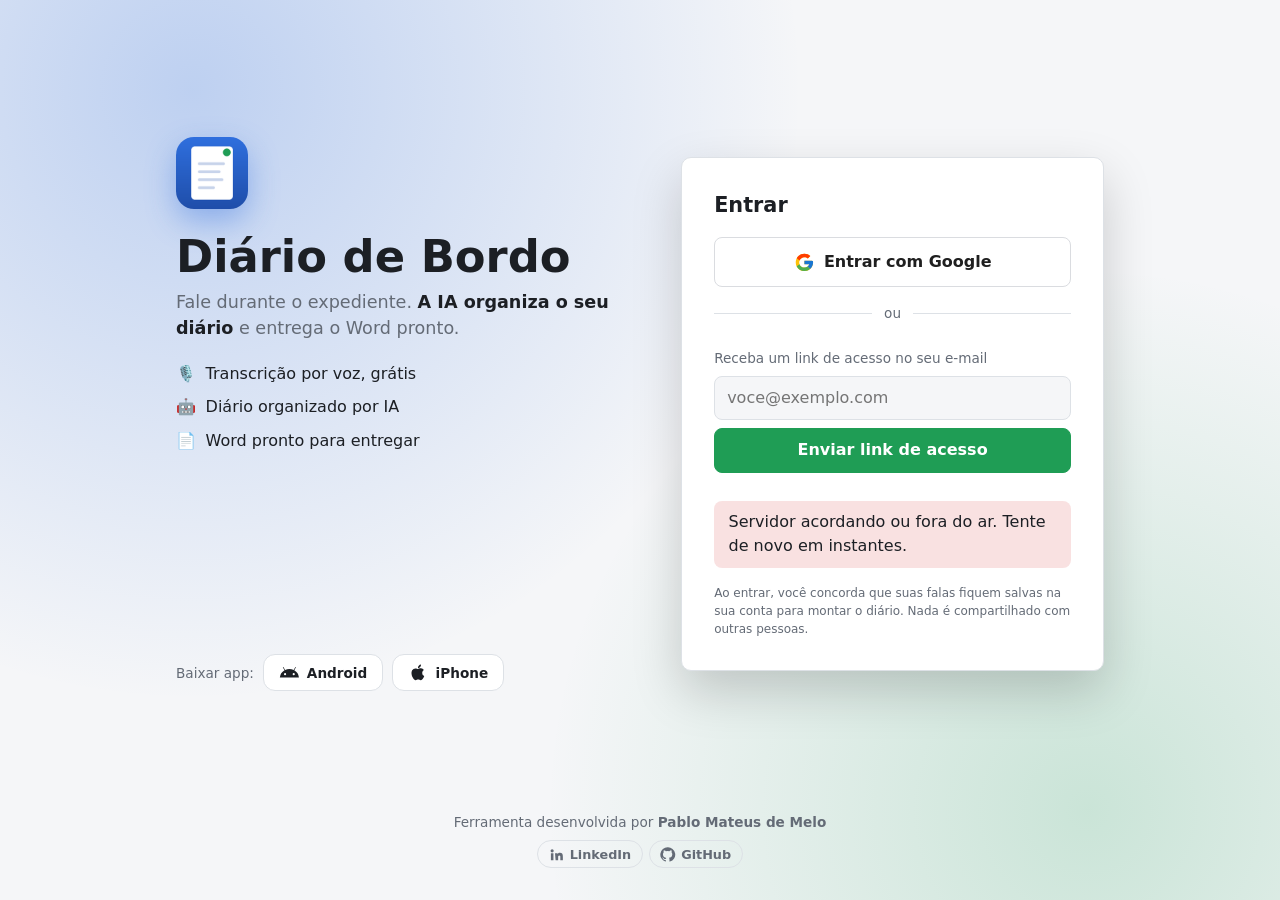
==== frontend/login.html @ e97b5472 "feat: tela de login, PWA instalável e downloads com token - login.html: Google e link por e-mail (Su" ====
<!doctype html>
<html lang="pt-BR">
  <head>
    <meta charset="utf-8" />
    <meta name="viewport" content="width=device-width, initial-scale=1" />
    <meta name="theme-color" content="#2f6fde" />
    <title>Entrar · Diário de Bordo</title>
    <link rel="manifest" href="manifest.webmanifest" />
    <link rel="icon" href="icons/favicon.png" />
    <link rel="apple-touch-icon" href="icons/apple-touch-icon.png" />
    <link rel="stylesheet" href="css/styles.css" />
  </head>
  <body class="login-page">
    <main class="login">
      <section class="login__hero" aria-labelledby="login-title">
        <img class="login__logo" src="icons/icon-192.png" alt="" width="72" height="72" />
        <h1 id="login-title" class="login__title">Diário de Bordo</h1>
        <p class="login__tagline">
          Fale durante o expediente. <strong>A IA organiza o seu diário</strong> e entrega o Word pronto.
        </p>
        <ul class="login__features">
          <li><span aria-hidden="true">🎙️</span> Transcrição por voz, grátis</li>
          <li><span aria-hidden="true">🤖</span> Diário organizado por IA</li>
          <li><span aria-hidden="true">📄</span> Word pronto para entregar</li>
        </ul>
      </section>

      <section class="login__card panel" aria-label="Entrar">
        <h2 class="login__card-title">Entrar</h2>

        <button id="login-google" class="btn btn--google" type="button">
          <svg viewBox="0 0 48 48" aria-hidden="true"><path fill="#FFC107" d="M43.6 20.5H42V20H24v8h11.3C33.7 32.7 29.2 36 24 36c-6.6 0-12-5.4-12-12s5.4-12 12-12c3 0 5.8 1.1 7.9 3l5.7-5.7C34 6.1 29.3 4 24 4 12.9 4 4 12.9 4 24s8.9 20 20 20 20-8.9 20-20c0-1.3-.1-2.4-.4-3.5z"/><path fill="#FF3D00" d="m6.3 14.7 6.6 4.8C14.7 15.1 19 12 24 12c3 0 5.8 1.1 7.9 3l5.7-5.7C34 6.1 29.3 4 24 4 16.3 4 9.7 8.3 6.3 14.7z"/><path fill="#4CAF50" d="M24 44c5.2 0 9.9-2 13.4-5.2l-6.2-5.2C29.2 35.1 26.7 36 24 36c-5.2 0-9.6-3.3-11.3-8l-6.5 5C9.5 39.6 16.2 44 24 44z"/><path fill="#1976D2" d="M43.6 20.5H42V20H24v8h11.3c-.8 2.2-2.2 4.2-4.1 5.6l6.2 5.2C37 39.2 44 34 44 24c0-1.3-.1-2.4-.4-3.5z"/></svg>
          Entrar com Google
        </button>

        <div class="login__divider"><span>ou</span></div>

        <form id="login-email-form" class="login__email">
          <label class="hint" for="login-email">Receba um link de acesso no seu e-mail</label>
          <input id="login-email" class="note-form__input" type="email" placeholder="voce@exemplo.com" autocomplete="email" required />
          <button class="btn btn--primary" type="submit">Enviar link de acesso</button>
        </form>

        <p id="login-message" class="message" hidden></p>
        <p class="hint login__privacy">
          Ao entrar, você concorda que suas falas fiquem salvas na sua conta para montar o diário.
          Nada é compartilhado com outras pessoas.
        </p>
      </section>

      <section class="login__install install-group" aria-label="Baixar app">
        <span class="hint">Baixar app:</span>
        <button class="install-chip" type="button" data-install="android" aria-label="Instalar no Android">
          <svg viewBox="0 0 24 24" aria-hidden="true"><path d="M17.6 9.48l1.84-3.18a.38.38 0 0 0-.66-.38l-1.86 3.22a11.4 11.4 0 0 0-9.84 0L5.22 5.92a.38.38 0 0 0-.66.38L6.4 9.48A10.8 10.8 0 0 0 1 18h22a10.8 10.8 0 0 0-5.4-8.52zM7 15.25a1.25 1.25 0 1 1 0-2.5 1.25 1.25 0 0 1 0 2.5zm10 0a1.25 1.25 0 1 1 0-2.5 1.25 1.25 0 0 1 0 2.5z"/></svg>
          <span>Android</span>
        </button>
        <button class="install-chip" type="button" data-install="ios" aria-label="Instalar no iPhone">
          <svg viewBox="0 0 24 24" aria-hidden="true"><path d="M16.37 12.6c-.02-2.3 1.88-3.4 1.96-3.46a4.2 4.2 0 0 0-3.32-1.8c-1.4-.14-2.75.83-3.46.83-.72 0-1.82-.81-3-.79a4.43 4.43 0 0 0-3.73 2.27c-1.6 2.77-.41 6.86 1.14 9.1.76 1.1 1.66 2.33 2.84 2.29 1.14-.05 1.57-.74 2.95-.74s1.77.74 2.97.71c1.23-.02 2-1.11 2.75-2.22a9.7 9.7 0 0 0 1.25-2.57 3.97 3.97 0 0 1-2.35-3.62zM14.1 5.86A3.96 3.96 0 0 0 15.03 3a4.03 4.03 0 0 0-2.6 1.35 3.77 3.77 0 0 0-.95 2.77 3.34 3.34 0 0 0 2.62-1.26z"/></svg>
          <span>iPhone</span>
        </button>
      </section>
    </main>

    <footer class="footer">
      <p>Ferramenta desenvolvida por <strong>Pablo Mateus de Melo</strong></p>
      <nav class="links links--center" aria-label="Links do rodapé">
        <a class="link-chip" href="https://www.linkedin.com/in/pablo-mateus-melo/" target="_blank" rel="noopener">
          <svg viewBox="0 0 24 24" aria-hidden="true"><path d="M4.98 3.5a2.5 2.5 0 1 1 0 5 2.5 2.5 0 0 1 0-5zM3 9.75h4v11H3zM9.5 9.75h3.8v1.5h.05c.53-1 1.83-2.05 3.77-2.05 4.03 0 4.78 2.65 4.78 6.1v5.45h-4v-4.83c0-1.15-.02-2.63-1.6-2.63-1.6 0-1.85 1.25-1.85 2.55v4.91h-4z"/></svg>
          LinkedIn
        </a>
        <a class="link-chip" href="https://github.com/ImP4blo" target="_blank" rel="noopener">
          <svg viewBox="0 0 24 24" aria-hidden="true"><path d="M12 .5a11.5 11.5 0 0 0-3.64 22.41c.58.1.79-.25.79-.56v-2c-3.2.7-3.88-1.37-3.88-1.37-.52-1.33-1.28-1.69-1.28-1.69-1.05-.71.08-.7.08-.7 1.16.08 1.77 1.19 1.77 1.19 1.03 1.77 2.7 1.26 3.36.96.1-.75.4-1.26.73-1.55-2.55-.29-5.24-1.28-5.24-5.69 0-1.26.45-2.29 1.19-3.1-.12-.29-.52-1.46.11-3.05 0 0 .97-.31 3.17 1.18a11 11 0 0 1 5.78 0c2.2-1.49 3.17-1.18 3.17-1.18.63 1.59.23 2.76.11 3.05.74.81 1.19 1.84 1.19 3.1 0 4.42-2.69 5.39-5.26 5.68.41.36.78 1.06.78 2.14v3.17c0 .31.21.67.8.56A11.5 11.5 0 0 0 12 .5z"/></svg>
          GitHub
        </a>
      </nav>
    </footer>

    <script type="module" src="js/login.js"></script>
  </body>
</html>
---- frontend/css/styles.css ----
/* Cores como variáveis: o tema escuro só troca os valores, não as regras. */
:root {
  --bg: #f5f6f8;
  --surface: #ffffff;
  --text: #1c1f24;
  --muted: #646b76;
  --border: #dde1e6;
  --accent: #2f6fde;

  --green: #1f9d55;
  --yellow: #c98a00;
  --red: #d64545;
  --note-bg: #fff6d6;

  --radius: 10px;
  font-family: system-ui, "Segoe UI", Roboto, sans-serif;
  color-scheme: light dark;
}

@media (prefers-color-scheme: dark) {
  :root {
    --bg: #15171b;
    --surface: #1e2127;
    --text: #e8eaed;
    --muted: #9aa1ab;
    --border: #2e333b;
    --accent: #6b9cf0;
    --note-bg: #3a3214;
  }
}

* {
  box-sizing: border-box;
}

body {
  margin: 0;
  background: var(--bg);
  color: var(--text);
  line-height: 1.5;
}

.visually-hidden {
  position: absolute;
  width: 1px;
  height: 1px;
  overflow: hidden;
  clip-path: inset(50%);
}

/* --- Topo e indicador de estado --- */

.topbar {
  display: flex;
  align-items: center;
  justify-content: space-between;
  gap: 1rem;
  padding: 1rem 1.25rem;
  background: var(--surface);
  border-bottom: 1px solid var(--border);
  position: sticky;
  top: 0;
  z-index: 1;
}

.topbar__title {
  margin: 0;
  font-size: 1.25rem;
}

.topbar__credit {
  margin: 0.1rem 0 0;
  font-size: 0.8rem;
  color: var(--muted);
}

/* --- Links com microinteração (hover) --- */

.links {
  display: flex;
  flex-wrap: wrap;
  gap: 0.4rem;
  margin-top: 0.4rem;
}

.link-chip {
  display: inline-flex;
  align-items: center;
  gap: 0.35rem;
  padding: 0.2rem 0.65rem;
  border: 1px solid var(--border);
  border-radius: 999px;
  font-size: 0.8rem;
  font-weight: 600;
  color: var(--muted);
  text-decoration: none;
  transition:
    transform 0.18s ease,
    color 0.18s ease,
    background-color 0.18s ease,
    border-color 0.18s ease,
    box-shadow 0.18s ease;
}

.link-chip svg {
  width: 0.95rem;
  height: 0.95rem;
  fill: currentColor;
  transition: transform 0.25s ease;
}

/* Ao passar o mouse (ou focar pelo teclado): sobe um pouco, ganha cor e sombra,
   e o ícone dá um leve giro */
.link-chip:hover,
.link-chip:focus-visible {
  transform: translateY(-2px);
  color: #fff;
  background: var(--accent);
  border-color: var(--accent);
  box-shadow: 0 4px 12px color-mix(in srgb, var(--accent) 35%, transparent);
}

.link-chip:hover svg,
.link-chip:focus-visible svg {
  transform: scale(1.15) rotate(-8deg);
}

.link-chip:active {
  transform: translateY(0);
}

.link-chip--accent {
  color: var(--accent);
  border-color: color-mix(in srgb, var(--accent) 50%, var(--border));
}

/* Quem pediu menos movimento no sistema operacional não vê animação */
@media (prefers-reduced-motion: reduce) {
  .link-chip,
  .link-chip svg,
  .install-chip,
  .install-chip svg {
    transition: none;
  }

  .login__hero,
  .login__card,
  .login__install {
    animation: none;
  }

  .link-chip:hover,
  .link-chip:focus-visible {
    transform: none;
  }
}

.status {
  --status-color: var(--red);
  display: inline-flex;
  align-items: center;
  gap: 0.5rem;
  padding: 0.4rem 0.9rem;
  border-radius: 999px;
  font-weight: 600;
  color: var(--status-color);
  background: color-mix(in srgb, var(--status-color) 14%, transparent);
  border: 2px solid var(--status-color);
}

.status--recording {
  --status-color: var(--green);
}

.status--paused {
  --status-color: var(--yellow);
}

.status__dot {
  width: 0.75rem;
  height: 0.75rem;
  border-radius: 50%;
  background: var(--status-color);
}

.status--recording .status__dot {
  animation: pulse 1.4s ease-in-out infinite;
}

@keyframes pulse {
  50% {
    opacity: 0.3;
  }
}

/* --- Layout --- */

.layout {
  max-width: 860px;
  margin: 0 auto;
  padding: 1.25rem 1rem 3rem;
  display: grid;
  gap: 1rem;
}

.panel {
  background: var(--surface);
  border: 1px solid var(--border);
  border-radius: var(--radius);
  padding: 1.25rem;
}

/* --- Botões --- */

.controls {
  display: flex;
  flex-wrap: wrap;
  gap: 0.75rem;
}

.btn {
  font: inherit;
  font-weight: 600;
  padding: 0.6rem 1.2rem;
  border-radius: 8px;
  border: 1px solid var(--border);
  background: var(--surface);
  color: var(--text);
  cursor: pointer;
}

.btn:hover:not(:disabled) {
  filter: brightness(0.95);
}

.btn:disabled {
  opacity: 0.4;
  cursor: not-allowed;
}

.btn:focus-visible {
  outline: 3px solid var(--accent);
  outline-offset: 2px;
}

.btn--primary {
  background: var(--green);
  border-color: var(--green);
  color: #fff;
}

.btn--warn {
  background: var(--yellow);
  border-color: var(--yellow);
  color: #fff;
}

.btn--danger {
  background: transparent;
  border-color: var(--red);
  color: var(--red);
}

.btn--ghost {
  background: transparent;
}

.btn--small {
  padding: 0.25rem 0.6rem;
  font-size: 0.85rem;
  font-weight: 500;
}

/* --- Texto parcial e mensagens --- */

.interim {
  min-height: 1.5em;
  margin: 1rem 0 0;
  color: var(--muted);
  font-style: italic;
}

.message {
  margin: 0.75rem 0 0;
  padding: 0.6rem 0.9rem;
  border-radius: 8px;
  background: color-mix(in srgb, var(--accent) 12%, transparent);
}

.message[data-kind="warn"] {
  background: color-mix(in srgb, var(--yellow) 18%, transparent);
}

.message[data-kind="error"] {
  background: color-mix(in srgb, var(--red) 16%, transparent);
}

/* --- Atividade atual e anotação digitada --- */

.activity {
  display: flex;
  flex-wrap: wrap;
  align-items: baseline;
  gap: 0.25rem 0.75rem;
  margin-top: 1rem;
  padding: 0.75rem 1rem;
  border-radius: 8px;
  border: 1px dashed var(--border);
  transition: background-color 0.25s ease;
}

/* Amarelo só enquanto há uma atividade em andamento */
.activity--active {
  background: var(--note-bg);
  border-style: solid;
  border-color: transparent;
}

.activity__end {
  margin-left: auto;
}

.activity__label {
  font-size: 0.8rem;
  text-transform: uppercase;
  letter-spacing: 0.05em;
  color: var(--muted);
}

.activity__text {
  font-size: 1.05rem;
}

.activity__text:empty::before {
  content: "Nenhuma ainda";
  font-weight: 400;
  color: var(--muted);
}

.activity__since {
  font-size: 0.85rem;
  color: var(--muted);
}

.note-form {
  display: flex;
  gap: 0.5rem;
  margin-top: 0.75rem;
}

.note-form__input {
  flex: 1;
  min-width: 0;
  font: inherit;
  padding: 0.55rem 0.75rem;
  border: 1px solid var(--border);
  border-radius: 8px;
  background: var(--bg);
  color: var(--text);
}

.hint {
  margin: 0.5rem 0 0;
  font-size: 0.85rem;
  color: var(--muted);
}

/* --- Navegação e lista do dia --- */

.day-nav {
  display: flex;
  align-items: center;
  gap: 0.5rem;
  margin-bottom: 1rem;
}

.day-nav__label {
  flex: 1;
  margin: 0;
  font-size: 1.1rem;
  text-align: center;
}

/* Barra acima da lista: exportar à esquerda, ordem à direita */
.list-tools {
  display: flex;
  flex-wrap: wrap;
  align-items: center;
  justify-content: space-between;
  gap: 0.5rem;
  margin-bottom: 0.75rem;
}

.list-tools .links {
  align-items: center;
  margin-top: 0;
}

.list-tools .hint {
  margin: 0;
}

.links--center {
  justify-content: center;
}

.select {
  font: inherit;
  font-size: 0.8rem;
  font-weight: 600;
  padding: 0.2rem 0.5rem;
  border: 1px solid var(--border);
  border-radius: 999px;
  background: var(--surface);
  color: var(--text);
  cursor: pointer;
  transition: border-color 0.18s ease;
}

.select:hover,
.select:focus-visible {
  border-color: var(--accent);
}

.entries {
  list-style: none;
  margin: 0;
  padding: 0;
}

.entry {
  display: grid;
  grid-template-columns: 3.5rem 7.5rem 1fr auto;
  align-items: start;
  gap: 0.75rem;
  padding: 0.6rem 0.5rem;
  border-bottom: 1px solid var(--border);
}

.entry__time {
  font-variant-numeric: tabular-nums;
  color: var(--muted);
}

.entry__badge {
  font-size: 0.8rem;
  color: var(--muted);
}

.entry__text {
  margin: 0;
  overflow-wrap: anywhere;
}

.entry__actions {
  display: flex;
  gap: 0.25rem;
  opacity: 0.5;
}

.entry:hover .entry__actions,
.entry:focus-within .entry__actions {
  opacity: 1;
}

.entry--note {
  background: var(--note-bg);
  border-radius: 6px;
}

.entry--note .entry__text {
  font-weight: 600;
}

.entry--activity_end .entry__text {
  color: var(--muted);
  font-style: italic;
}

.entry--pause .entry__text {
  color: var(--yellow);
}

.entry__edit {
  display: flex;
  gap: 0.5rem;
}

.entry__edit input {
  flex: 1;
  font: inherit;
  padding: 0.3rem 0.5rem;
  border: 1px solid var(--border);
  border-radius: 6px;
  background: var(--bg);
  color: var(--text);
}

.empty {
  color: var(--muted);
  text-align: center;
  margin: 1.5rem 0;
}

/* --- Rodapé --- */

.footer {
  padding: 0 1rem 2rem;
  text-align: center;
  font-size: 0.85rem;
  color: var(--muted);
}

.footer p {
  margin: 0 0 0.5rem;
}

/* --- Tela de login --- */

.login-page {
  min-height: 100vh;
  display: flex;
  flex-direction: column;
  background:
    radial-gradient(circle at 15% 10%, color-mix(in srgb, var(--accent) 28%, transparent), transparent 45%),
    radial-gradient(circle at 85% 90%, color-mix(in srgb, var(--green) 20%, transparent), transparent 40%),
    var(--bg);
}

.login {
  flex: 1;
  width: min(100%, 960px);
  margin: 0 auto;
  padding: 3rem 1rem 2rem;
  display: grid;
  grid-template-columns: 1.1fr 1fr;
  grid-template-areas:
    "hero card"
    "install card";
  gap: 1.5rem 2.5rem;
  align-items: center;
}

.login__hero {
  grid-area: hero;
  animation: rise 0.6s ease both;
}

.login__logo {
  border-radius: 18px;
  box-shadow: 0 12px 30px color-mix(in srgb, var(--accent) 40%, transparent);
}

.login__title {
  margin: 1rem 0 0.5rem;
  font-size: clamp(2rem, 5vw, 2.8rem);
  line-height: 1.1;
}

.login__tagline {
  margin: 0 0 1.25rem;
  font-size: 1.1rem;
  color: var(--muted);
}

.login__tagline strong {
  color: var(--text);
}

.login__features {
  list-style: none;
  margin: 0;
  padding: 0;
  display: grid;
  gap: 0.6rem;
}

.login__features li {
  display: flex;
  align-items: center;
  gap: 0.6rem;
  font-weight: 500;
}

.login__card {
  grid-area: card;
  display: grid;
  gap: 1rem;
  padding: 2rem;
  box-shadow: 0 20px 50px rgb(0 0 0 / 18%);
  animation: rise 0.6s 0.1s ease both;
}

.login__card-title {
  margin: 0;
  font-size: 1.3rem;
}

.btn--google {
  display: flex;
  align-items: center;
  justify-content: center;
  gap: 0.6rem;
  padding: 0.75rem 1rem;
  background: #fff;
  color: #1f1f1f;
  border-color: #dadce0;
  transition:
    transform 0.18s ease,
    box-shadow 0.18s ease;
}

.btn--google svg {
  width: 1.3rem;
  height: 1.3rem;
}

.btn--google:hover {
  transform: translateY(-2px);
  box-shadow: 0 6px 16px rgb(0 0 0 / 15%);
}

.login__divider {
  display: flex;
  align-items: center;
  gap: 0.75rem;
  color: var(--muted);
  font-size: 0.85rem;
}

.login__divider::before,
.login__divider::after {
  content: "";
  flex: 1;
  height: 1px;
  background: var(--border);
}

.login__email {
  display: grid;
  gap: 0.5rem;
}

.login__privacy {
  margin: 0;
  font-size: 0.75rem;
}

.login__install {
  grid-area: install;
  display: flex;
  flex-wrap: wrap;
  align-items: center;
  gap: 0.6rem;
  animation: rise 0.6s 0.2s ease both;
}

.login__install .hint {
  margin: 0;
}

@keyframes rise {
  from {
    opacity: 0;
    transform: translateY(12px);
  }
}

@media (max-width: 760px) {
  .login {
    grid-template-columns: 1fr;
    grid-template-areas:
      "hero"
      "card"
      "install";
    padding-top: 2rem;
    text-align: center;
  }

  .login__features {
    justify-items: center;
  }

  .login__install {
    justify-content: center;
  }
}

/* --- "Baixar app" (Android / iPhone) --- */

.install-chip {
  display: inline-flex;
  align-items: center;
  gap: 0.45rem;
  padding: 0.45rem 0.9rem;
  font: inherit;
  font-size: 0.85rem;
  font-weight: 600;
  color: var(--text);
  background: var(--surface);
  border: 1px solid var(--border);
  border-radius: 12px;
  cursor: pointer;
  transition:
    transform 0.2s ease,
    box-shadow 0.2s ease,
    border-color 0.2s ease,
    color 0.2s ease;
}

.install-chip svg {
  width: 1.3rem;
  height: 1.3rem;
  fill: currentColor;
  transition: transform 0.3s ease;
}

.install-chip[data-install="android"]:hover,
.install-chip[data-install="android"]:focus-visible {
  color: #3ddc84; /* verde do Android */
  border-color: #3ddc84;
}

.install-chip[data-install="ios"]:hover,
.install-chip[data-install="ios"]:focus-visible {
  border-color: var(--text);
}

.install-chip:hover,
.install-chip:focus-visible {
  transform: translateY(-3px);
  box-shadow: 0 8px 18px rgb(0 0 0 / 18%);
}

/* O ícone "pula" de leve ao passar o mouse */
.install-chip:hover svg,
.install-chip:focus-visible svg {
  transform: scale(1.2) rotate(-6deg);
}

.install-group[hidden] {
  display: none;
}

.install-steps {
  margin: 0 0 1rem;
  padding-left: 1.2rem;
  display: grid;
  gap: 0.5rem;
}

/* --- Quem está logado (cabeçalho) --- */

.user-box {
  display: flex;
  align-items: center;
  gap: 0.6rem;
  font-size: 0.85rem;
}

.user-box[hidden] {
  display: none;
}

.user-box__name {
  max-width: 14rem;
  overflow: hidden;
  text-overflow: ellipsis;
  white-space: nowrap;
  color: var(--muted);
}

.topbar__right {
  display: flex;
  flex-wrap: wrap;
  align-items: center;
  justify-content: flex-end;
  gap: 0.75rem;
}

/* --- Ajustes --- */

.settings__title {
  margin: 1.5rem 0 0.25rem;
  font-size: 1.05rem;
}

.settings__title:first-child {
  margin-top: 0;
}

.settings__row {
  display: flex;
  flex-wrap: wrap;
  gap: 1rem;
  margin-top: 0.75rem;
}

.settings__row label {
  display: flex;
  align-items: center;
  gap: 0.5rem;
}

.settings__footer {
  margin-top: 1.5rem;
  padding-top: 1rem;
  border-top: 1px solid var(--border);
}

.blocks {
  list-style: none;
  margin: 0.75rem 0;
  padding: 0;
  display: grid;
  gap: 0.5rem;
}

.block {
  display: flex;
  flex-wrap: wrap;
  align-items: center;
  gap: 0.5rem;
}

.block__activity {
  flex: 1;
  min-width: 10rem;
}

.settings__row input,
.block input {
  font: inherit;
  padding: 0.4rem 0.6rem;
  border: 1px solid var(--border);
  border-radius: 6px;
  background: var(--bg);
  color: var(--text);
}

/* --- Diário com IA e tela de revisão --- */

.ai-tools {
  align-items: center;
  margin: 0 0 0.75rem;
}

.ai-tools .hint {
  margin: 0;
}

.review-days {
  display: grid;
  gap: 1rem;
}

.review-day__header {
  display: flex;
  align-items: center;
  justify-content: space-between;
  gap: 1rem;
  margin-bottom: 0.75rem;
}

.review-day__title {
  margin: 0;
  font-size: 1.1rem;
}

.review-day__status {
  font-size: 0.8rem;
  font-weight: 600;
  padding: 0.15rem 0.6rem;
  border-radius: 999px;
  color: var(--yellow);
  background: color-mix(in srgb, var(--yellow) 15%, transparent);
}

.review-day__status[data-status="reviewed"] {
  color: var(--green);
  background: color-mix(in srgb, var(--green) 15%, transparent);
}

.review-blocks {
  list-style: none;
  margin: 0 0 0.75rem;
  padding: 0;
  display: grid;
  gap: 0.5rem;
}

.review-block {
  display: grid;
  grid-template-columns: auto minmax(8rem, 1fr) 2fr auto;
  align-items: start;
  gap: 0.5rem;
  padding: 0.5rem;
  border: 1px solid var(--border);
  border-radius: 8px;
}

.review-block--empty {
  border-style: dashed;
  opacity: 0.75;
}

.review-block__times {
  display: flex;
  align-items: center;
  gap: 0.35rem;
}

.review-block input,
.review-block textarea {
  font: inherit;
  width: 100%;
  padding: 0.35rem 0.5rem;
  border: 1px solid var(--border);
  border-radius: 6px;
  background: var(--bg);
  color: var(--text);
}

.review-block__times input {
  width: auto;
}

.review-block textarea {
  resize: vertical;
}

/* --- Alerta de inatividade (modal) --- */

.dialog {
  width: min(92vw, 440px);
  padding: 1.5rem;
  border: 1px solid var(--border);
  border-radius: var(--radius);
  background: var(--surface);
  color: var(--text);
  box-shadow: 0 20px 50px rgb(0 0 0 / 25%);
}

.dialog::backdrop {
  background: rgb(0 0 0 / 45%);
}

.dialog__title {
  margin: 0 0 0.5rem;
  font-size: 1.15rem;
}

.dialog__question {
  display: block;
  margin: 0 0 1rem;
}

.dialog__actions {
  display: flex;
  gap: 0.75rem;
}

/* --- Celular: a linha vira duas --- */

@media (max-width: 600px) {
  .entry {
    grid-template-columns: 3.5rem 1fr;
  }

  .entry__badge,
  .entry__actions {
    grid-column: 2;
  }

  .entry__actions {
    opacity: 1;
  }

  .review-block {
    grid-template-columns: 1fr;
  }
}

.footer .install-group {
  margin-bottom: 1rem;
}

.footer .install-group .hint {
  margin: 0;
}
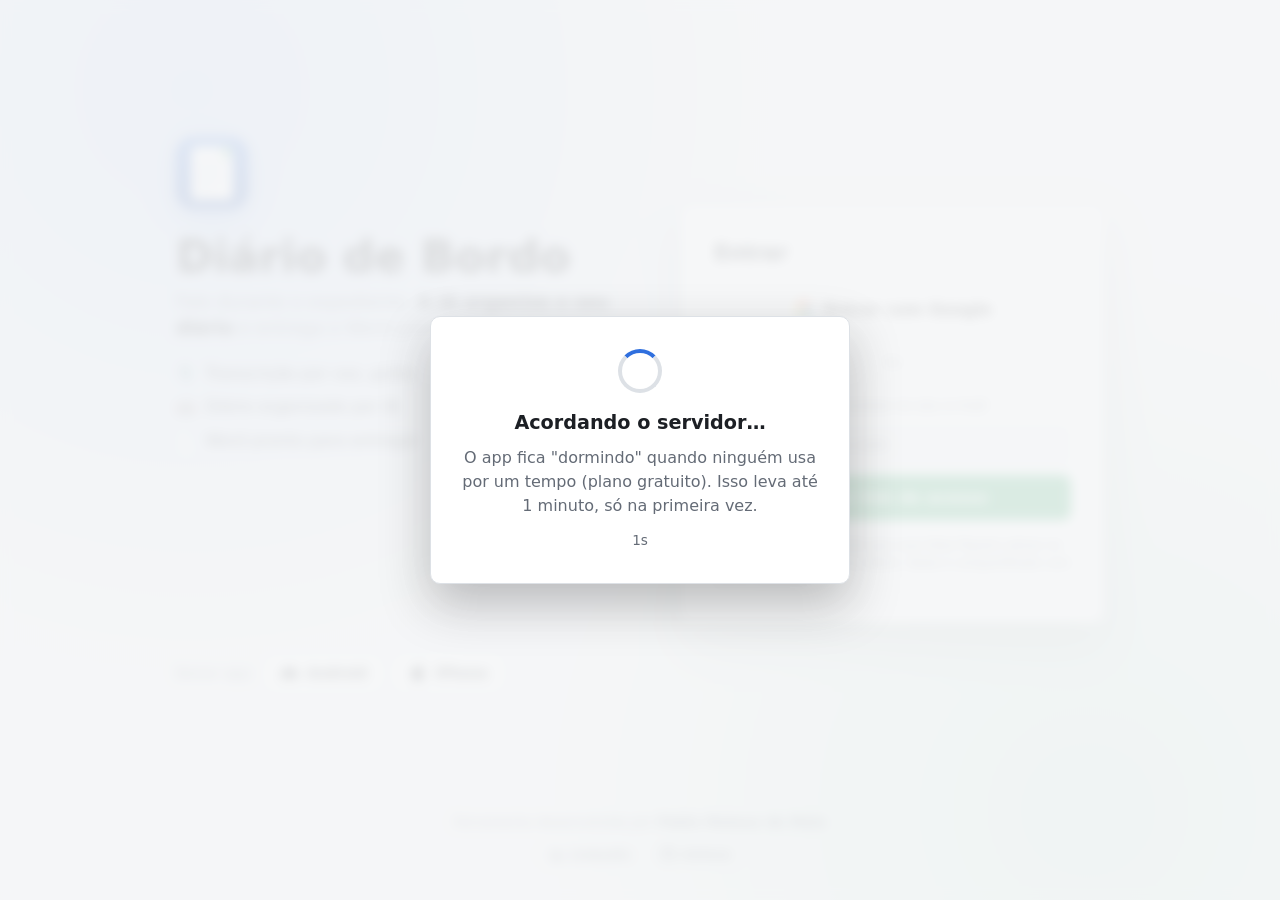
==== commit a3e40ca1: "feat: deploy no Render (site + API), tela "acordando" e segurança - render.yaml (Blueprint): API Pyt" ====
--- a/frontend/login.html
+++ b/frontend/login.html
@@ -75,6 +75,7 @@
       </nav>
     </footer>
 
+    <script src="config.js"></script>
     <script type="module" src="js/login.js"></script>
   </body>
 </html>
--- a/frontend/css/styles.css
+++ b/frontend/css/styles.css
@@ -79,6 +79,7 @@
 .links {
   display: flex;
   flex-wrap: wrap;
+  align-items: center; /* rótulo e chips na mesma linha, centralizados */
   gap: 0.4rem;
   margin-top: 0.4rem;
 }
@@ -139,8 +140,15 @@
   .link-chip,
   .link-chip svg,
   .install-chip,
-  .install-chip svg {
+  .install-chip svg,
+  .logout-chip,
+  .logout-chip__arrow {
     transition: none;
+  }
+
+  .logout-chip:hover,
+  .install-chip:hover {
+    transform: none;
   }
 
   .login__hero,
@@ -770,6 +778,66 @@
   color: var(--muted);
 }
 
+/* Botão Sair: no hover fica avermelhado, sobe um pouco e a seta "sai pela porta" */
+.logout-chip {
+  display: inline-flex;
+  align-items: center;
+  gap: 0.4rem;
+  padding: 0.3rem 0.75rem;
+  font: inherit;
+  font-size: 0.8rem;
+  font-weight: 600;
+  color: var(--muted);
+  background: transparent;
+  border: 1px solid var(--border);
+  border-radius: 999px;
+  cursor: pointer;
+  transition:
+    transform 0.18s ease,
+    color 0.18s ease,
+    background-color 0.18s ease,
+    border-color 0.18s ease,
+    box-shadow 0.18s ease;
+}
+
+.logout-chip svg {
+  width: 1rem;
+  height: 1rem;
+  fill: none;
+  stroke: currentColor;
+  stroke-width: 2;
+  stroke-linecap: round;
+  stroke-linejoin: round;
+  overflow: visible;
+}
+
+.logout-chip__arrow {
+  transition: transform 0.25s ease;
+}
+
+.logout-chip:hover,
+.logout-chip:focus-visible {
+  transform: translateY(-2px);
+  color: var(--red);
+  border-color: var(--red);
+  background: color-mix(in srgb, var(--red) 10%, transparent);
+  box-shadow: 0 4px 12px color-mix(in srgb, var(--red) 25%, transparent);
+}
+
+.logout-chip:hover .logout-chip__arrow,
+.logout-chip:focus-visible .logout-chip__arrow {
+  transform: translateX(3px);
+}
+
+.logout-chip:active {
+  transform: translateY(0);
+}
+
+.logout-chip:focus-visible {
+  outline: 3px solid var(--red);
+  outline-offset: 2px;
+}
+
 .topbar__right {
   display: flex;
   flex-wrap: wrap;
@@ -981,10 +1049,213 @@
   }
 }
 
+/* Rodapé: "Baixar app" no mesmo tamanho e formato dos chips de LinkedIn/GitHub */
 .footer .install-group {
-  margin-bottom: 1rem;
+  margin: 0 0 1rem;
 }
 
 .footer .install-group .hint {
   margin: 0;
-}
+  font-size: 0.8rem;
+}
+
+.footer .install-chip {
+  gap: 0.35rem;
+  padding: 0.2rem 0.65rem;
+  font-size: 0.8rem;
+  border-radius: 999px;
+}
+
+.footer .install-chip svg {
+  width: 0.95rem;
+  height: 0.95rem;
+}
+
+.footer .install-chip:hover,
+.footer .install-chip:focus-visible {
+  transform: translateY(-2px);
+}
+
+/* --- Chave própria e tela de limite --- */
+
+.layout--tight {
+  padding-top: 0;
+}
+
+.own-key {
+  display: flex;
+  flex-wrap: wrap;
+  align-items: center;
+  justify-content: space-between;
+  gap: 0.75rem;
+  padding: 0.75rem 1rem;
+  border: 1px solid var(--border);
+  border-radius: 8px;
+  background: color-mix(in srgb, var(--green) 8%, transparent);
+}
+
+.own-key code {
+  font-size: 0.95rem;
+  letter-spacing: 0.05em;
+}
+
+.dialog--wide {
+  width: min(92vw, 540px);
+}
+
+.quota-options {
+  display: flex;
+  flex-wrap: wrap;
+  gap: 0.75rem;
+}
+
+.quota-steps {
+  margin-top: 1rem;
+  padding-top: 1rem;
+  border-top: 1px solid var(--border);
+}
+
+.quota-steps a,
+.install-steps a {
+  color: var(--accent);
+}
+
+.usage-info {
+  font-size: 0.8rem;
+  color: var(--muted);
+}
+
+.usage-info[data-empty="true"] {
+  color: var(--red);
+}
+
+/* --- Barra de progresso da geração --- */
+
+.progress {
+  display: flex;
+  align-items: center;
+  gap: 0.75rem;
+  margin-top: 0.75rem;
+}
+
+.progress[hidden] {
+  display: none;
+}
+
+.progress__track {
+  position: relative;
+  flex: 1;
+  height: 0.6rem;
+  overflow: hidden;
+  border-radius: 999px;
+  background: var(--border);
+}
+
+.progress__fill {
+  position: absolute;
+  inset: 0 auto 0 0;
+  width: 0;
+  border-radius: inherit;
+  background: linear-gradient(90deg, var(--accent), var(--green));
+  transition: width 0.25s linear;
+}
+
+/* Brilho que corre pela barra: a prova visual de que não travou */
+.progress__fill::after {
+  content: "";
+  position: absolute;
+  inset: 0;
+  background: linear-gradient(90deg, transparent, rgb(255 255 255 / 45%), transparent);
+  animation: shimmer 1.2s linear infinite;
+}
+
+@keyframes shimmer {
+  from {
+    transform: translateX(-100%);
+  }
+  to {
+    transform: translateX(100%);
+  }
+}
+
+.progress__label {
+  min-width: 5.5rem;
+  font-size: 0.85rem;
+  font-variant-numeric: tabular-nums; /* números não "pulam" de largura */
+  color: var(--muted);
+  text-align: right;
+}
+
+@media (prefers-reduced-motion: reduce) {
+  .progress__fill::after {
+    animation: none;
+  }
+}
+
+/* --- "Acordando o servidor..." --- */
+
+.wake {
+  position: fixed;
+  inset: 0;
+  z-index: 10;
+  display: grid;
+  place-items: center;
+  padding: 1rem;
+  background: color-mix(in srgb, var(--bg) 88%, transparent);
+  backdrop-filter: blur(6px);
+  animation: fade-in 0.3s ease both;
+}
+
+.wake__card {
+  width: min(100%, 420px);
+  padding: 2rem 1.5rem;
+  text-align: center;
+  background: var(--surface);
+  border: 1px solid var(--border);
+  border-radius: var(--radius);
+  box-shadow: 0 20px 50px rgb(0 0 0 / 25%);
+}
+
+.wake__title {
+  margin: 1rem 0 0.5rem;
+  font-size: 1.2rem;
+}
+
+.wake__text {
+  margin: 0;
+  color: var(--muted);
+}
+
+.wake__timer {
+  margin: 0.75rem 0 0;
+  font-variant-numeric: tabular-nums;
+}
+
+.wake__spinner {
+  width: 2.75rem;
+  height: 2.75rem;
+  margin: 0 auto;
+  border-radius: 50%;
+  border: 4px solid var(--border);
+  border-top-color: var(--accent);
+  animation: spin 0.9s linear infinite;
+}
+
+@keyframes spin {
+  to {
+    transform: rotate(360deg);
+  }
+}
+
+@keyframes fade-in {
+  from {
+    opacity: 0;
+  }
+}
+
+@media (prefers-reduced-motion: reduce) {
+  .wake,
+  .wake__spinner {
+    animation: none;
+  }
+}
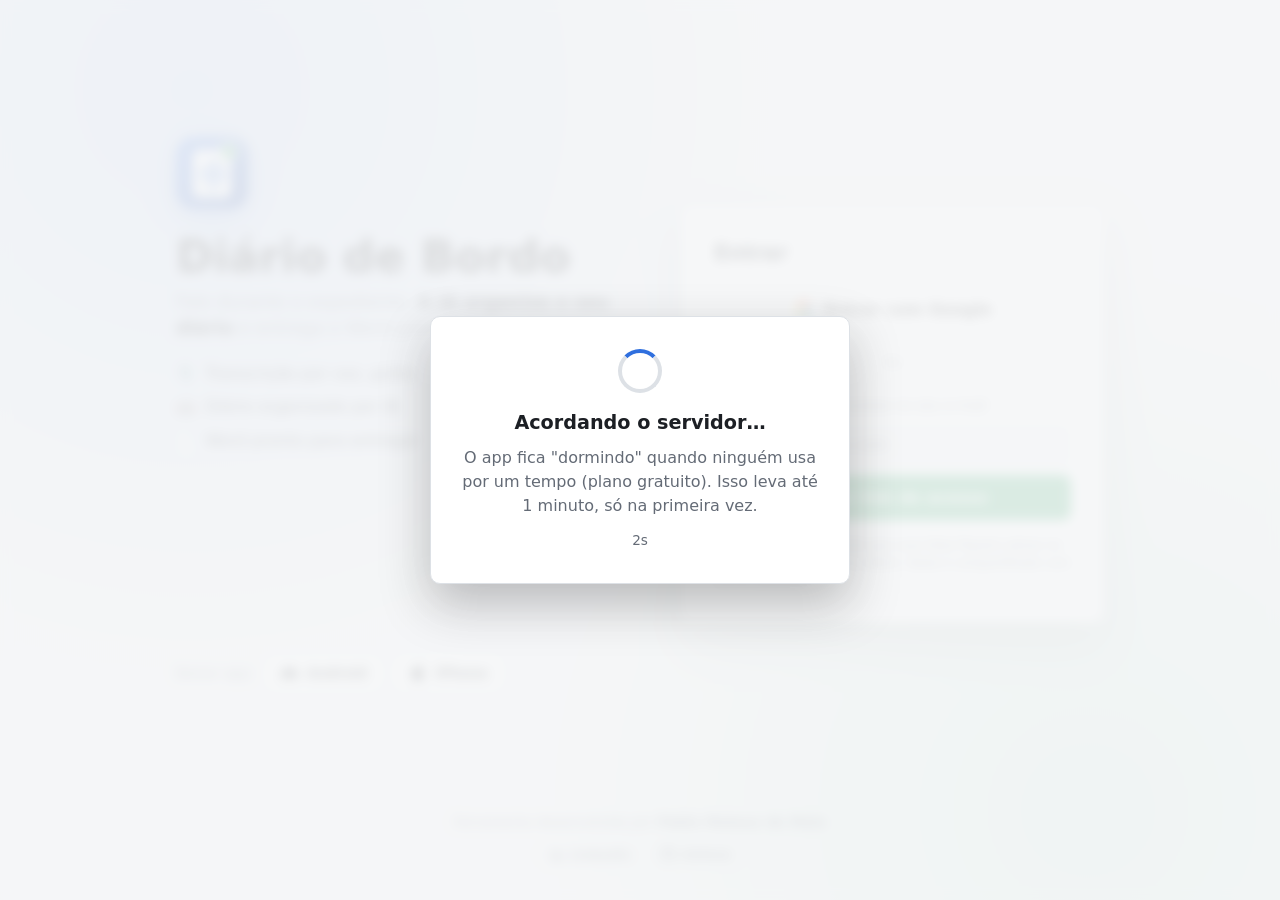
==== commit 8b50aeac: "feat: logotipo do app (símbolo, versão horizontal e ícones) - icons/logo-mark.svg: folha de caderno " ====
--- a/frontend/login.html
+++ b/frontend/login.html
@@ -6,14 +6,15 @@
     <meta name="theme-color" content="#2f6fde" />
     <title>Entrar · Diário de Bordo</title>
     <link rel="manifest" href="manifest.webmanifest" />
-    <link rel="icon" href="icons/favicon.png" />
+    <link rel="icon" href="icons/logo-mark.svg" type="image/svg+xml" />
+    <link rel="icon" href="icons/favicon.png" type="image/png" />
     <link rel="apple-touch-icon" href="icons/apple-touch-icon.png" />
     <link rel="stylesheet" href="css/styles.css" />
   </head>
   <body class="login-page">
     <main class="login">
       <section class="login__hero" aria-labelledby="login-title">
-        <img class="login__logo" src="icons/icon-192.png" alt="" width="72" height="72" />
+        <img class="login__logo" src="icons/logo-mark.svg" alt="" width="72" height="72" />
         <h1 id="login-title" class="login__title">Diário de Bordo</h1>
         <p class="login__tagline">
           Fale durante o expediente. <strong>A IA organiza o seu diário</strong> e entrega o Word pronto.
--- a/frontend/css/styles.css
+++ b/frontend/css/styles.css
@@ -64,8 +64,16 @@
 }
 
 .topbar__title {
+  display: flex;
+  align-items: center;
+  gap: 0.6rem;
   margin: 0;
   font-size: 1.25rem;
+}
+
+.topbar__logo {
+  border-radius: 8px;
+  box-shadow: 0 4px 12px color-mix(in srgb, var(--accent) 30%, transparent);
 }
 
 .topbar__credit {
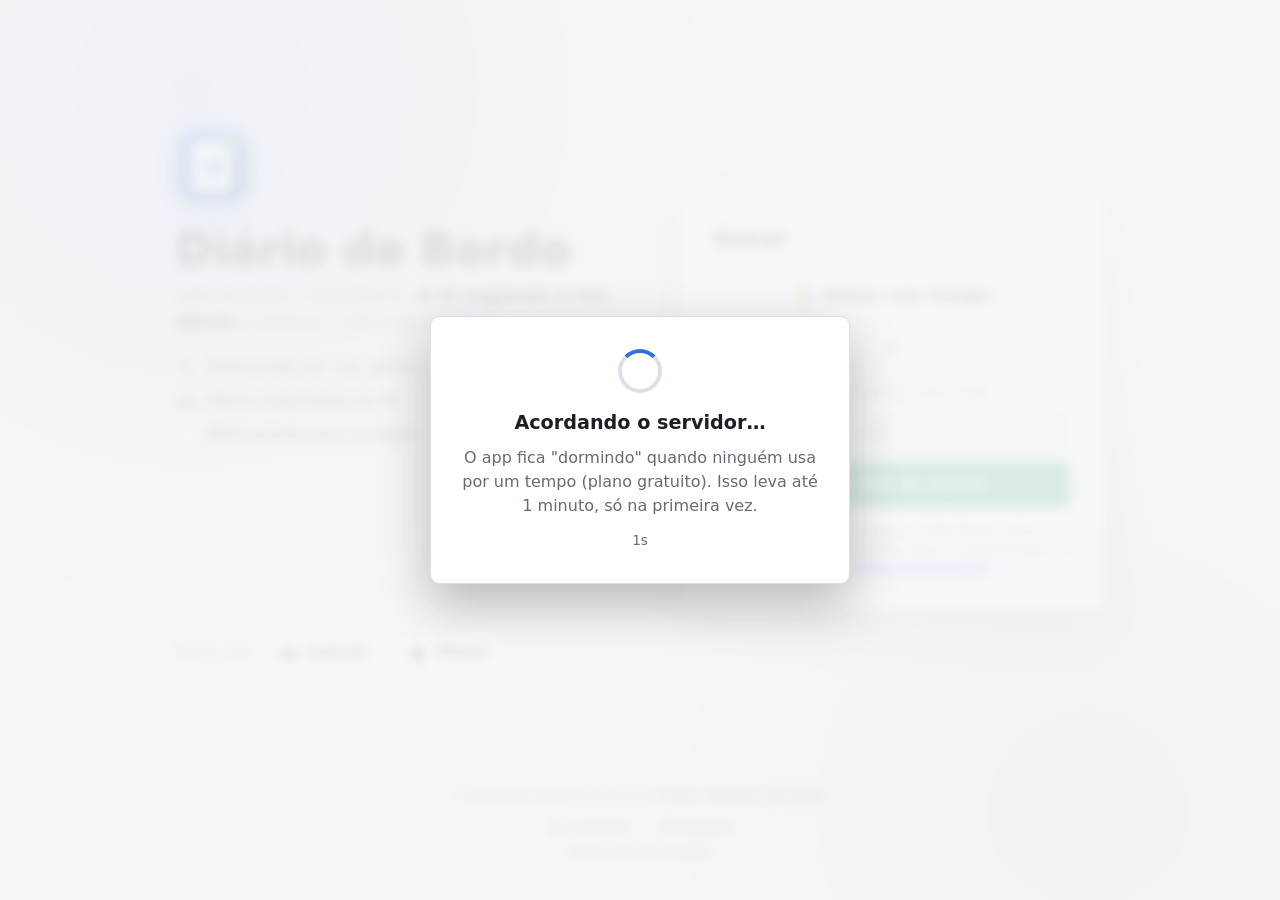
==== commit 339181b2: "feat: página de Política de Privacidade Exigida pelo Google para publicar o login (página inicial + " ====
--- a/frontend/login.html
+++ b/frontend/login.html
@@ -45,7 +45,8 @@
         <p id="login-message" class="message" hidden></p>
         <p class="hint login__privacy">
           Ao entrar, você concorda que suas falas fiquem salvas na sua conta para montar o diário.
-          Nada é compartilhado com outras pessoas.
+          Nada é compartilhado com outras pessoas. Veja a
+          <a href="privacidade.html">Política de Privacidade</a>.
         </p>
       </section>
 
@@ -74,6 +75,7 @@
           GitHub
         </a>
       </nav>
+      <p class="footer__privacy"><a href="privacidade.html">Política de Privacidade</a></p>
     </footer>
 
     <script src="config.js"></script>
--- a/frontend/css/styles.css
+++ b/frontend/css/styles.css
@@ -1137,6 +1137,47 @@
   color: var(--red);
 }
 
+/* --- Páginas de texto (Política de Privacidade) --- */
+
+.doc {
+  max-width: 72ch;
+  margin: 0 auto;
+  padding: 2rem;
+  line-height: 1.65;
+}
+
+.doc h1 {
+  margin: 0 0 0.25rem;
+  font-size: 1.8rem;
+}
+
+.doc h2 {
+  margin: 2rem 0 0.5rem;
+  font-size: 1.15rem;
+  color: var(--accent);
+}
+
+.doc ul {
+  padding-left: 1.2rem;
+}
+
+.doc li + li {
+  margin-top: 0.5rem;
+}
+
+.doc a {
+  color: var(--accent);
+}
+
+.footer__privacy {
+  margin-top: 0.75rem;
+  font-size: 0.8rem;
+}
+
+.footer__privacy a {
+  color: var(--muted);
+}
+
 /* --- Barra de progresso da geração --- */
 
 .progress {
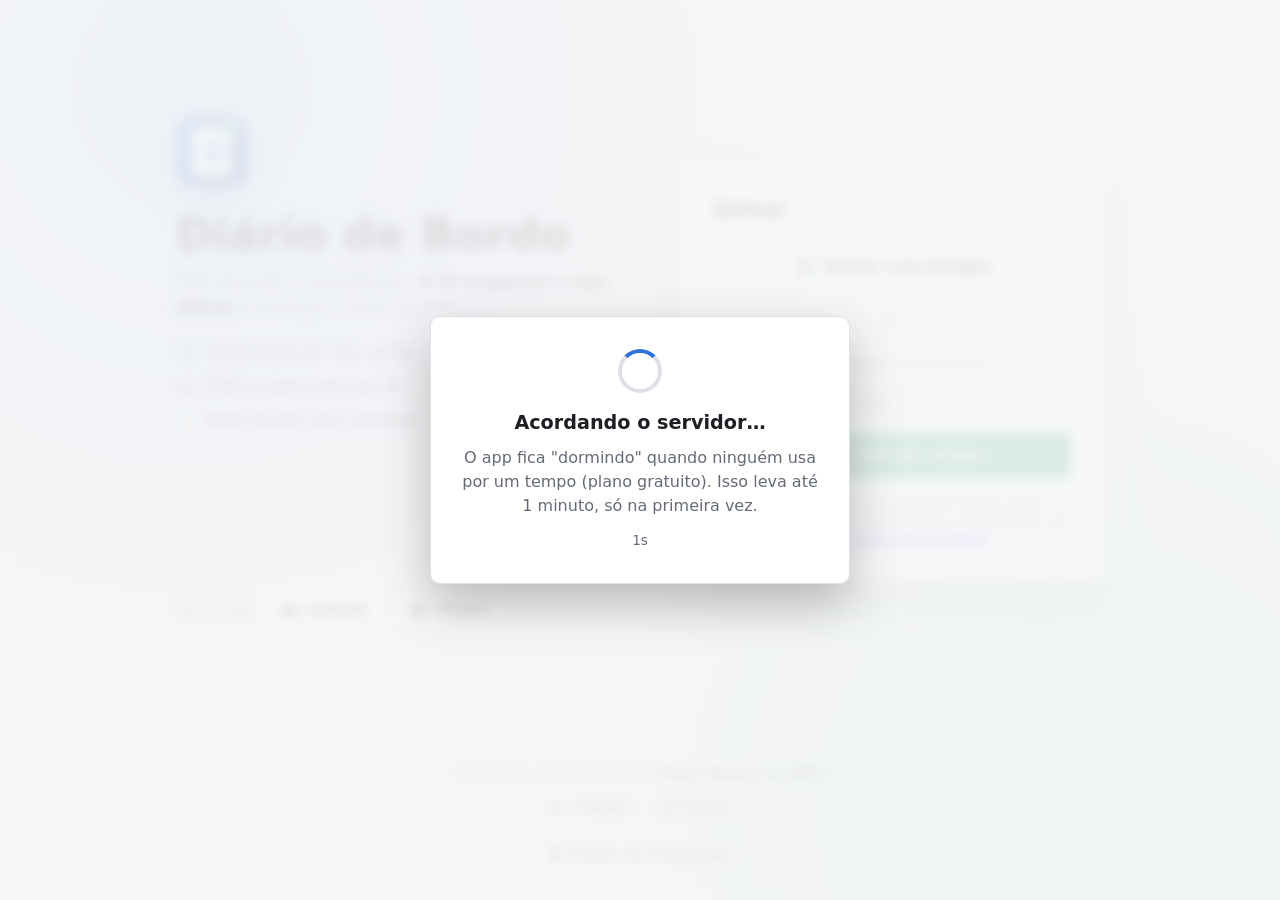
==== commit 9cbc85c7: "style: rodapé com mais respiro e chip animado da Política de Privacidade Cada grupo do rodapé ganha " ====
--- a/frontend/login.html
+++ b/frontend/login.html
@@ -75,7 +75,12 @@
           GitHub
         </a>
       </nav>
-      <p class="footer__privacy"><a href="privacidade.html">Política de Privacidade</a></p>
+      <p class="footer__privacy">
+        <a class="link-chip link-chip--subtle" href="privacidade.html">
+          <svg viewBox="0 0 24 24" aria-hidden="true"><path d="M12 2 4 5v6c0 5 3.4 9.6 8 11 4.6-1.4 8-6 8-11V5l-8-3zm-1.2 14.2-3.5-3.5 1.4-1.4 2.1 2.1 4.6-4.6 1.4 1.4-6 6z"/></svg>
+          Política de Privacidade
+        </a>
+      </p>
     </footer>
 
     <script src="config.js"></script>
--- a/frontend/css/styles.css
+++ b/frontend/css/styles.css
@@ -1169,13 +1169,32 @@
   color: var(--accent);
 }
 
-.footer__privacy {
-  margin-top: 0.75rem;
-  font-size: 0.8rem;
-}
-
-.footer__privacy a {
-  color: var(--muted);
+/* Rodapé com respiro: cada grupo (baixar app, créditos, links, privacidade) na sua linha */
+.footer {
+  padding-top: 1rem;
+}
+
+.footer > p:not(.footer__privacy) {
+  margin: 1.25rem 0 0.6rem;
+}
+
+/* ".footer" na frente: precisa vencer a regra ".footer p", que é mais específica */
+.footer .footer__privacy {
+  display: flex;
+  justify-content: center;
+  margin: 1.25rem 0 0;
+}
+
+/* Chip discreto (sem borda) que ganha um tom verde de "segurança" no hover */
+.link-chip--subtle {
+  border-color: transparent;
+}
+
+.link-chip--subtle:hover,
+.link-chip--subtle:focus-visible {
+  background: var(--green);
+  border-color: var(--green);
+  box-shadow: 0 4px 12px color-mix(in srgb, var(--green) 35%, transparent);
 }
 
 /* --- Barra de progresso da geração --- */
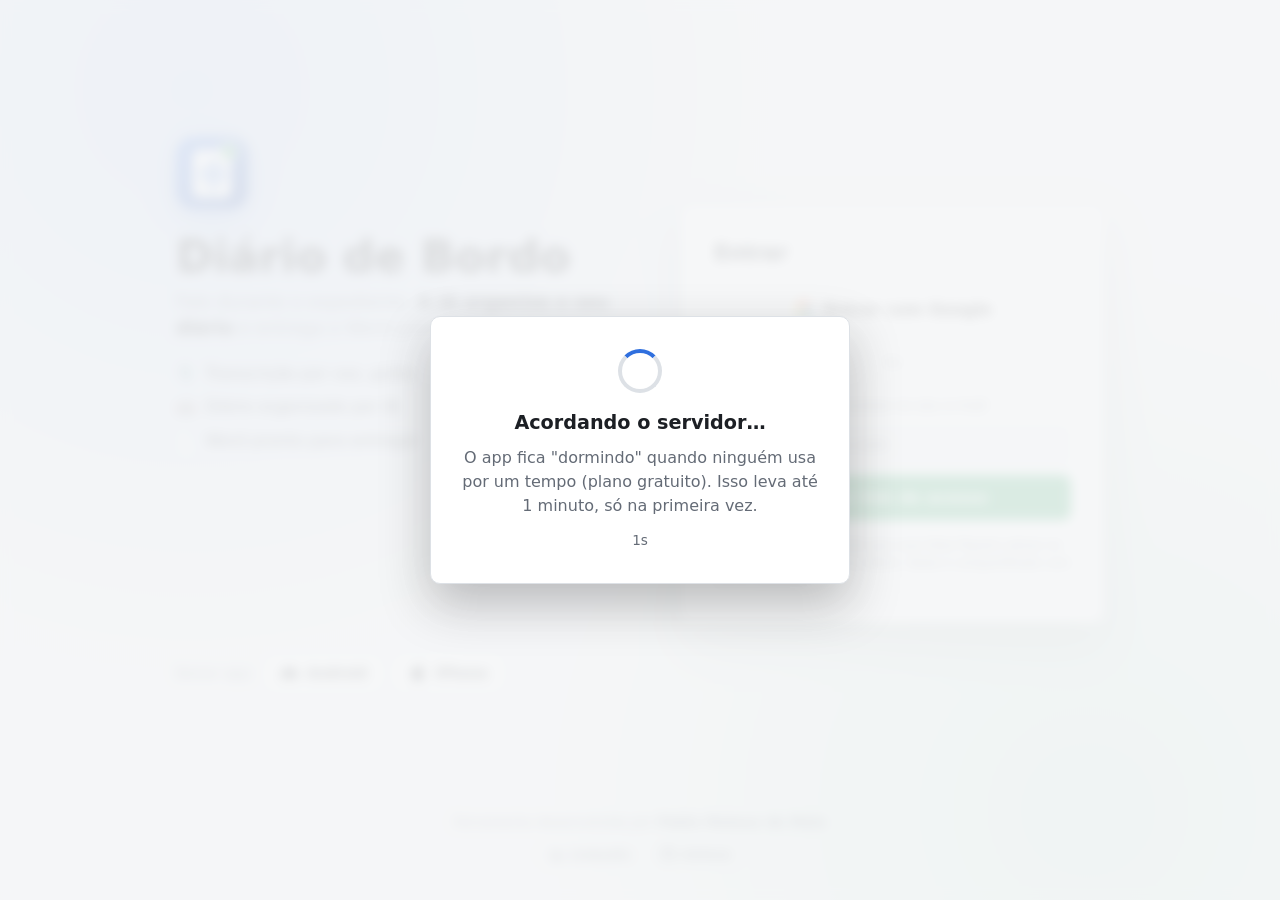
==== commit 7b27c152: "Merge pull request #15 from ImP4blo/feat/logotipo feat: logotipo do Diário de Bordo" ====
--- a/frontend/login.html
+++ b/frontend/login.html
@@ -45,8 +45,7 @@
         <p id="login-message" class="message" hidden></p>
         <p class="hint login__privacy">
           Ao entrar, você concorda que suas falas fiquem salvas na sua conta para montar o diário.
-          Nada é compartilhado com outras pessoas. Veja a
-          <a href="privacidade.html">Política de Privacidade</a>.
+          Nada é compartilhado com outras pessoas.
         </p>
       </section>
 
@@ -75,12 +74,6 @@
           GitHub
         </a>
       </nav>
-      <p class="footer__privacy">
-        <a class="link-chip link-chip--subtle" href="privacidade.html">
-          <svg viewBox="0 0 24 24" aria-hidden="true"><path d="M12 2 4 5v6c0 5 3.4 9.6 8 11 4.6-1.4 8-6 8-11V5l-8-3zm-1.2 14.2-3.5-3.5 1.4-1.4 2.1 2.1 4.6-4.6 1.4 1.4-6 6z"/></svg>
-          Política de Privacidade
-        </a>
-      </p>
     </footer>
 
     <script src="config.js"></script>
--- a/frontend/css/styles.css
+++ b/frontend/css/styles.css
@@ -1137,66 +1137,6 @@
   color: var(--red);
 }
 
-/* --- Páginas de texto (Política de Privacidade) --- */
-
-.doc {
-  max-width: 72ch;
-  margin: 0 auto;
-  padding: 2rem;
-  line-height: 1.65;
-}
-
-.doc h1 {
-  margin: 0 0 0.25rem;
-  font-size: 1.8rem;
-}
-
-.doc h2 {
-  margin: 2rem 0 0.5rem;
-  font-size: 1.15rem;
-  color: var(--accent);
-}
-
-.doc ul {
-  padding-left: 1.2rem;
-}
-
-.doc li + li {
-  margin-top: 0.5rem;
-}
-
-.doc a {
-  color: var(--accent);
-}
-
-/* Rodapé com respiro: cada grupo (baixar app, créditos, links, privacidade) na sua linha */
-.footer {
-  padding-top: 1rem;
-}
-
-.footer > p:not(.footer__privacy) {
-  margin: 1.25rem 0 0.6rem;
-}
-
-/* ".footer" na frente: precisa vencer a regra ".footer p", que é mais específica */
-.footer .footer__privacy {
-  display: flex;
-  justify-content: center;
-  margin: 1.25rem 0 0;
-}
-
-/* Chip discreto (sem borda) que ganha um tom verde de "segurança" no hover */
-.link-chip--subtle {
-  border-color: transparent;
-}
-
-.link-chip--subtle:hover,
-.link-chip--subtle:focus-visible {
-  background: var(--green);
-  border-color: var(--green);
-  box-shadow: 0 4px 12px color-mix(in srgb, var(--green) 35%, transparent);
-}
-
 /* --- Barra de progresso da geração --- */
 
 .progress {
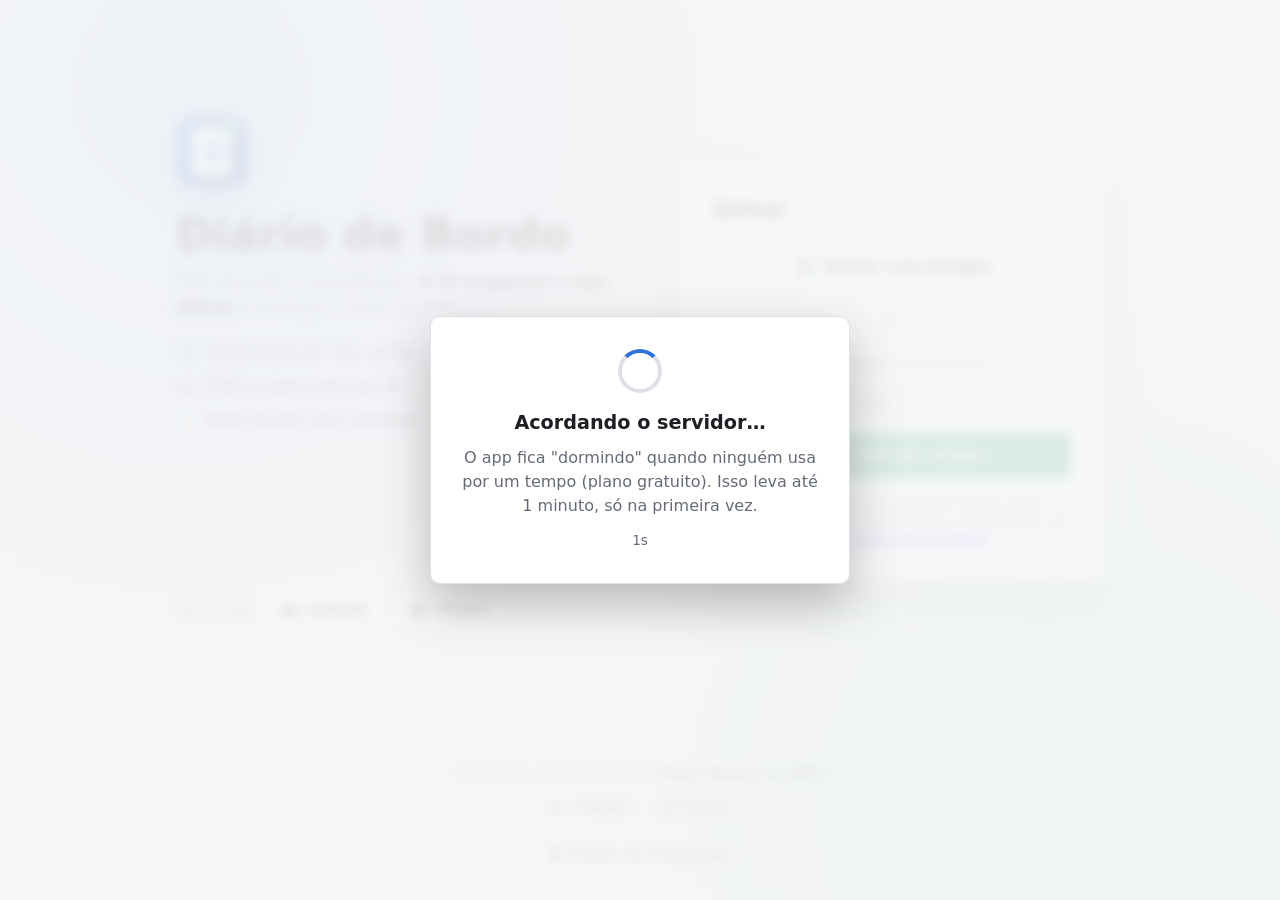
==== commit 183506c1: "Merge pull request #16 from ImP4blo/feat/privacidade feat: página de Política de Privacidade" ====
--- a/frontend/login.html
+++ b/frontend/login.html
@@ -45,7 +45,8 @@
         <p id="login-message" class="message" hidden></p>
         <p class="hint login__privacy">
           Ao entrar, você concorda que suas falas fiquem salvas na sua conta para montar o diário.
-          Nada é compartilhado com outras pessoas.
+          Nada é compartilhado com outras pessoas. Veja a
+          <a href="privacidade.html">Política de Privacidade</a>.
         </p>
       </section>
 
@@ -74,6 +75,12 @@
           GitHub
         </a>
       </nav>
+      <p class="footer__privacy">
+        <a class="link-chip link-chip--subtle" href="privacidade.html">
+          <svg viewBox="0 0 24 24" aria-hidden="true"><path d="M12 2 4 5v6c0 5 3.4 9.6 8 11 4.6-1.4 8-6 8-11V5l-8-3zm-1.2 14.2-3.5-3.5 1.4-1.4 2.1 2.1 4.6-4.6 1.4 1.4-6 6z"/></svg>
+          Política de Privacidade
+        </a>
+      </p>
     </footer>
 
     <script src="config.js"></script>
--- a/frontend/css/styles.css
+++ b/frontend/css/styles.css
@@ -1137,6 +1137,66 @@
   color: var(--red);
 }
 
+/* --- Páginas de texto (Política de Privacidade) --- */
+
+.doc {
+  max-width: 72ch;
+  margin: 0 auto;
+  padding: 2rem;
+  line-height: 1.65;
+}
+
+.doc h1 {
+  margin: 0 0 0.25rem;
+  font-size: 1.8rem;
+}
+
+.doc h2 {
+  margin: 2rem 0 0.5rem;
+  font-size: 1.15rem;
+  color: var(--accent);
+}
+
+.doc ul {
+  padding-left: 1.2rem;
+}
+
+.doc li + li {
+  margin-top: 0.5rem;
+}
+
+.doc a {
+  color: var(--accent);
+}
+
+/* Rodapé com respiro: cada grupo (baixar app, créditos, links, privacidade) na sua linha */
+.footer {
+  padding-top: 1rem;
+}
+
+.footer > p:not(.footer__privacy) {
+  margin: 1.25rem 0 0.6rem;
+}
+
+/* ".footer" na frente: precisa vencer a regra ".footer p", que é mais específica */
+.footer .footer__privacy {
+  display: flex;
+  justify-content: center;
+  margin: 1.25rem 0 0;
+}
+
+/* Chip discreto (sem borda) que ganha um tom verde de "segurança" no hover */
+.link-chip--subtle {
+  border-color: transparent;
+}
+
+.link-chip--subtle:hover,
+.link-chip--subtle:focus-visible {
+  background: var(--green);
+  border-color: var(--green);
+  box-shadow: 0 4px 12px color-mix(in srgb, var(--green) 35%, transparent);
+}
+
 /* --- Barra de progresso da geração --- */
 
 .progress {
